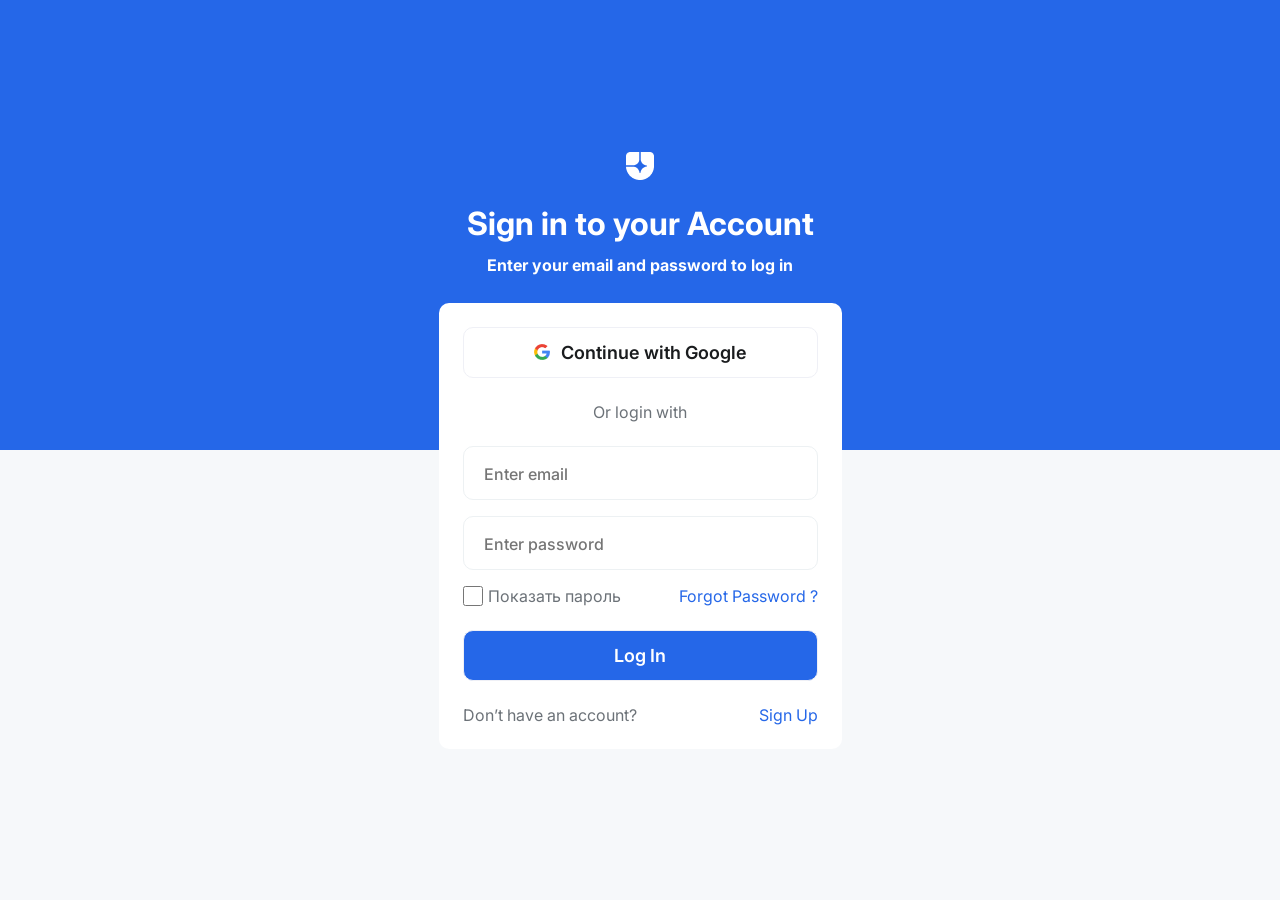
==== index.html @ 94ad2355 "create layout" ====
<!doctype html>
<html lang="en">
<head>
  <meta charset="UTF-8">
  <meta name="viewport"
        content="width=device-width, user-scalable=no, initial-scale=1.0, maximum-scale=1.0, minimum-scale=1.0">
  <meta http-equiv="X-UA-Compatible" content="ie=edge">
  <link rel="preconnect" href="https://fonts.googleapis.com">
  <link rel="preconnect" href="https://fonts.gstatic.com" crossorigin>
  <link href="https://fonts.googleapis.com/css2?family=Inter:ital,opsz,wght@0,14..32,100..900;1,14..32,100..900&display=swap" rel="stylesheet">
  <link rel="stylesheet" href="style.css">
  <title>Register</title>
</head>
<body>
  <header class="header">
    <img src="logo.png" alt="icon" class="icon">
    <h1>Sign in to your Account</h1>
    <h4>Enter your email and password to log in </h4>
  </header>
  <div class="register-section">
    <button class="btn btn-google"><img src="google.png" alt="">Continue with Google</button>
    <span>Or login with</span>
    <form class="register">
      <input type="email" placeholder="Enter email" id="login" class="login">
      <input type="password" placeholder="Enter password" id="password">
      <div class="help-register">
        <div class="checkbox-section">
          <input type="checkbox" class="see-pass" name="check" id="check">
          <label for="check" >Показать пароль</label>
        </div>
        <a href="#" class='link'>Forgot Password ?</a>
      </div>
    </form>
    <button type="submit" class="btn btn-login">Log In</button>
    <div class="sign-up-section">
      <span>Don’t have an account?</span>
      <a href="#" class="link">Sign Up</a>
    </div>
  </div>
<script src="script.js"></script>
</body>
</html>
---- style.css ----
:root {

}

* {
  font-family: 'Inter', sans-serif;
  margin: 0;
  padding: 0;
}

body {
  display: flex;
  flex-direction: column;
  gap: 28px;
  align-items: center;
  justify-content: center;
  background: linear-gradient(0deg, #F6F8FA 50%, #2567E8 50%);
  min-height: 100vh;
}

a {
  color: white;
  text-decoration: none;
}

.header {
  color: white;
  display: flex;
  flex-direction: column;
  align-items: center;
}

h1 {
  font-weight: 700;
  font-size: 32px;
  padding-top: 24px;
  padding-bottom: 12px;
}

.register-section {
  display: flex;
  flex-direction: column;
  gap: 24px;
  padding: 24px;
  background-color: #ffffff;
  border-radius: 10px;
}

.btn {
  padding-block: 14px;
  text-align: center;
  align-items: center;
  background-color: white;
  border: 1px solid #EFF0F6;
  border-radius: 10px;
  color: #1A1C1E;
  font-size: 18px;
  font-weight: 600;
}

.btn-google {
  display: flex;
  gap: 10px;
  align-items: center;
  justify-content: center;
  transition: all 0.2s ease-in;
}

.btn-google:hover {
  background-color: #2567E8;
  color: white;
}

span {
  text-align: center;
  color: #6C7278;
}

.register {
  display: flex;
  flex-direction: column;
  gap: 16px;
}

input {
  padding: 14px 20px;
  background-color: white;
  border-radius: 10px;
  border: 1px solid #EDF1F3;
  transition: all 0.2s ease-in-out;
  color: #1A1C1E;
  font-size: 20px;
}


input::placeholder {
  font-size: 16px;
  font-weight: 500;
}

.link {
  color: #2567E8;
}

.link:hover {
  color: #256798;
  border: none;
  outline: none;
}

input:focus {
  outline: none;
}

.help-register {
  display: flex;
  justify-content: space-between;
}

.checkbox-section {
  display: flex;
  gap: 5px;
  align-items: center;
}

.checkbox-section label {
  color: #6C7278;
}

.checkbox-section input {
  height: 20px;
  width: 20px;
  border-radius: 5px;
}

.btn-login {
  background-color: #2567E8;
  color: white;
  transition: all 0.2s ease-in-out;
}

.btn-login:hover {
  background-color: white;
  color: #2567E8;
}

.error {
  border: 1px solid red;
}

.error-text {
  color: red;
  font-weight: 500;
  font-size: 12px;
}

.okay {
  color: black;
}

.success {
  border: 1px solid #2567E8;
}

.see-pass {
  text-align: center;
  color: #256798;
  font-weight: 500;
  transition: 0.2s all ease-in-out;
}

.see-pass:hover {
  color: black;
  cursor: pointer;
}

.sign-up-section {
  display: flex;
  justify-content: space-between;
}
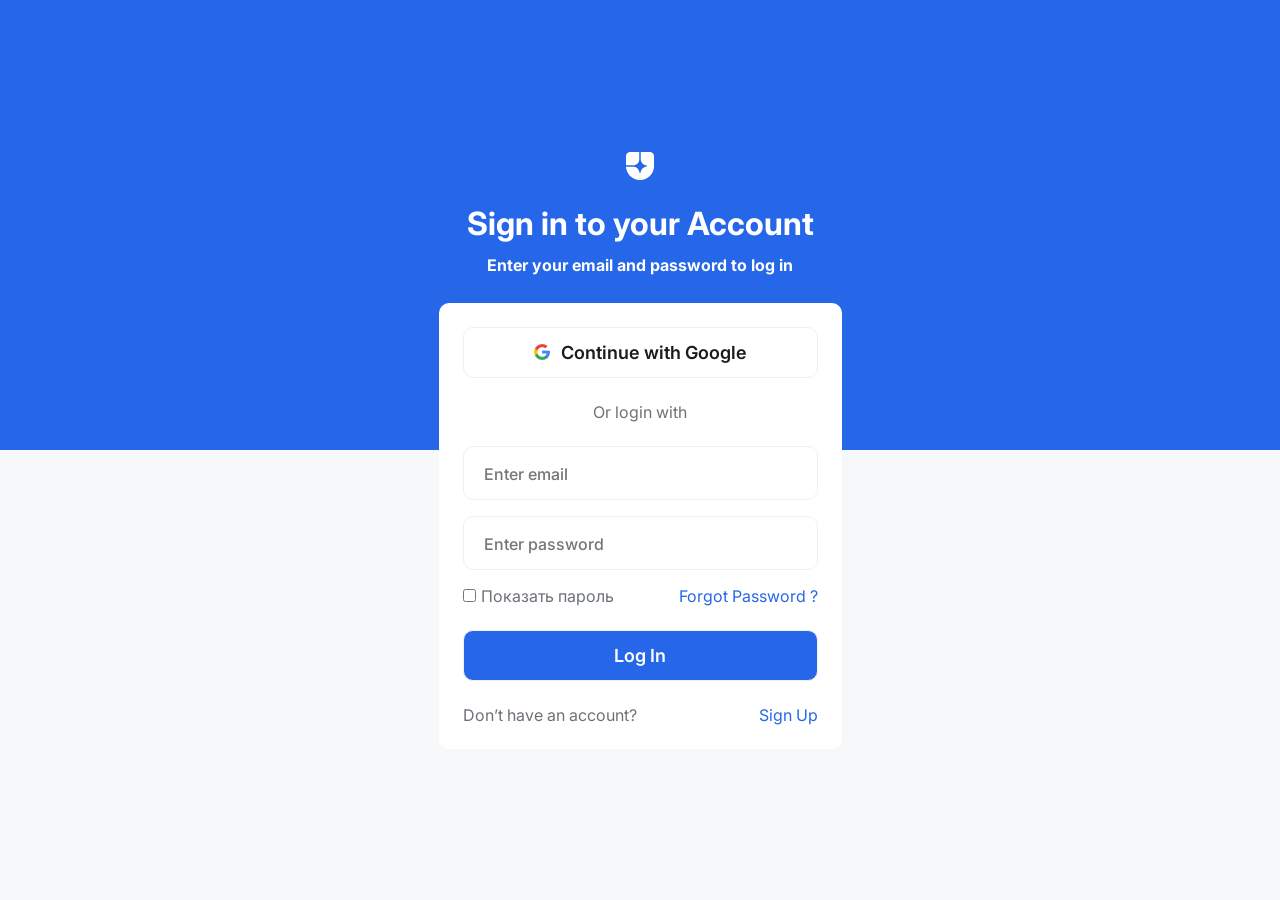
==== commit 221856d2: "feat: change naming" ====
--- a/index.html
+++ b/index.html
@@ -12,21 +12,21 @@
   <title>Register</title>
 </head>
 <body>
-  <header class="header">
+  <header class="header-section">
     <img src="logo.png" alt="icon" class="icon">
-    <h1>Sign in to your Account</h1>
-    <h4>Enter your email and password to log in </h4>
+    <h1 class="header__title">Sign in to your Account</h1>
+    <h4 class="header__description">Enter your email and password to log in </h4>
   </header>
   <div class="register-section">
     <button class="btn btn-google"><img src="google.png" alt="">Continue with Google</button>
     <span>Or login with</span>
-    <form class="register">
-      <input type="email" placeholder="Enter email" id="login" class="login">
-      <input type="password" placeholder="Enter password" id="password">
-      <div class="help-register">
-        <div class="checkbox-section">
-          <input type="checkbox" class="see-pass" name="check" id="check">
-          <label for="check" >Показать пароль</label>
+    <form class="form-register">
+      <input name="login" type="email" placeholder="Enter email" id="login" class="form-login">
+      <input name="password" type="password" placeholder="Enter password" id="password" class="form-password">
+      <div class="form-register__check-password">
+        <div class="check-section">
+          <input type="checkbox" class="check-password" name="check-password" id="check-password">
+          <label for="check-password" >Показать пароль</label>
         </div>
         <a href="#" class='link'>Forgot Password ?</a>
       </div>
--- a/style.css
+++ b/style.css
@@ -23,7 +23,7 @@
   text-decoration: none;
 }
 
-.header {
+.header-section {
   color: white;
   display: flex;
   flex-direction: column;
@@ -58,6 +58,10 @@
   font-weight: 600;
 }
 
+.btn:hover {
+  cursor: pointer;
+}
+
 .btn-google {
   display: flex;
   gap: 10px;
@@ -76,13 +80,14 @@
   color: #6C7278;
 }
 
-.register {
+.form-register {
   display: flex;
   flex-direction: column;
   gap: 16px;
 }
 
-input {
+.form-login,
+.form-password{
   padding: 14px 20px;
   background-color: white;
   border-radius: 10px;
@@ -112,18 +117,18 @@
   outline: none;
 }
 
-.help-register {
+.form-register__check-password {
   display: flex;
   justify-content: space-between;
 }
 
-.checkbox-section {
+.check-section {
   display: flex;
   gap: 5px;
   align-items: center;
 }
 
-.checkbox-section label {
+.check-section label {
   color: #6C7278;
 }
 
@@ -162,14 +167,14 @@
   border: 1px solid #2567E8;
 }
 
-.see-pass {
+.check-password {
   text-align: center;
   color: #256798;
   font-weight: 500;
   transition: 0.2s all ease-in-out;
 }
 
-.see-pass:hover {
+.check-password:hover {
   color: black;
   cursor: pointer;
 }
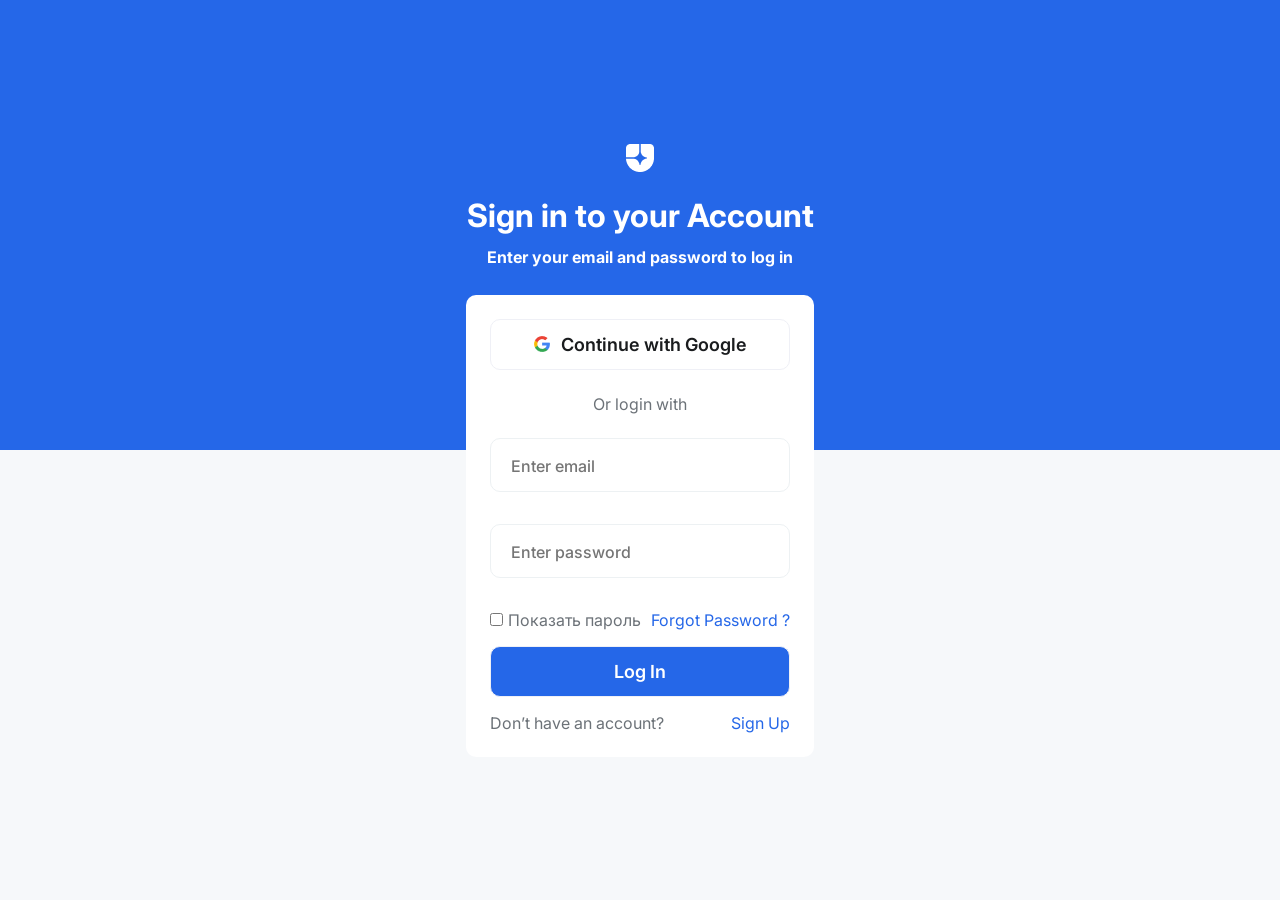
==== commit 71487777: "feat: create validation" ====
--- a/index.html
+++ b/index.html
@@ -20,22 +20,48 @@
   <div class="register-section">
     <button class="btn btn-google"><img src="google.png" alt="">Continue with Google</button>
     <span>Or login with</span>
-    <form class="form-register">
-      <input name="login" type="email" placeholder="Enter email" id="login" class="form-login">
-      <input name="password" type="password" placeholder="Enter password" id="password" class="form-password">
+
+    <form class="form-register" method="post" novalidate data-js-form>
+      <div class="form-register">
+        <input name="login"
+               type="email"
+               placeholder="Enter email"
+               id="login"
+               class="form-login"
+               required
+               minlength="5"
+               maxlength="30"
+               aria-errormessage="login-errors">
+        <span class="field__error" id="login-errors" data-js-form-field-errors></span>
+      </div>
+      <div class="form-register">
+        <input name="password"
+               type="password"
+               placeholder="Enter password"
+               id="password"
+               class="form-password"
+               required
+               minlength="8"
+               maxlength="20"
+               aria-errormessage="password-errors"
+               data-js-form-password>
+        <span class="field__error" id="password-errors" data-js-form-field-errors></span>
+      </div>
+
       <div class="form-register__check-password">
         <div class="check-section">
-          <input type="checkbox" class="check-password" name="check-password" id="check-password">
+          <input type="checkbox" class="check-password" name="check-password" id="check-password" data-js-form-check-password>
           <label for="check-password" >Показать пароль</label>
         </div>
         <a href="#" class='link'>Forgot Password ?</a>
       </div>
+      <button type="submit" class="btn btn-login">Log In</button>
+      <div class="sign-up-section">
+        <span>Don’t have an account?</span>
+        <a href="#" class="link">Sign Up</a>
+      </div>
     </form>
-    <button type="submit" class="btn btn-login">Log In</button>
-    <div class="sign-up-section">
-      <span>Don’t have an account?</span>
-      <a href="#" class="link">Sign Up</a>
-    </div>
+
   </div>
 <script src="script.js"></script>
 </body>
--- a/style.css
+++ b/style.css
@@ -44,6 +44,7 @@
   padding: 24px;
   background-color: #ffffff;
   border-radius: 10px;
+  max-width: 300px;
 }
 
 .btn {
@@ -182,4 +183,10 @@
 .sign-up-section {
   display: flex;
   justify-content: space-between;
+}
+
+.field__error {
+  color: red;
+  text-align: center;
+
 }
